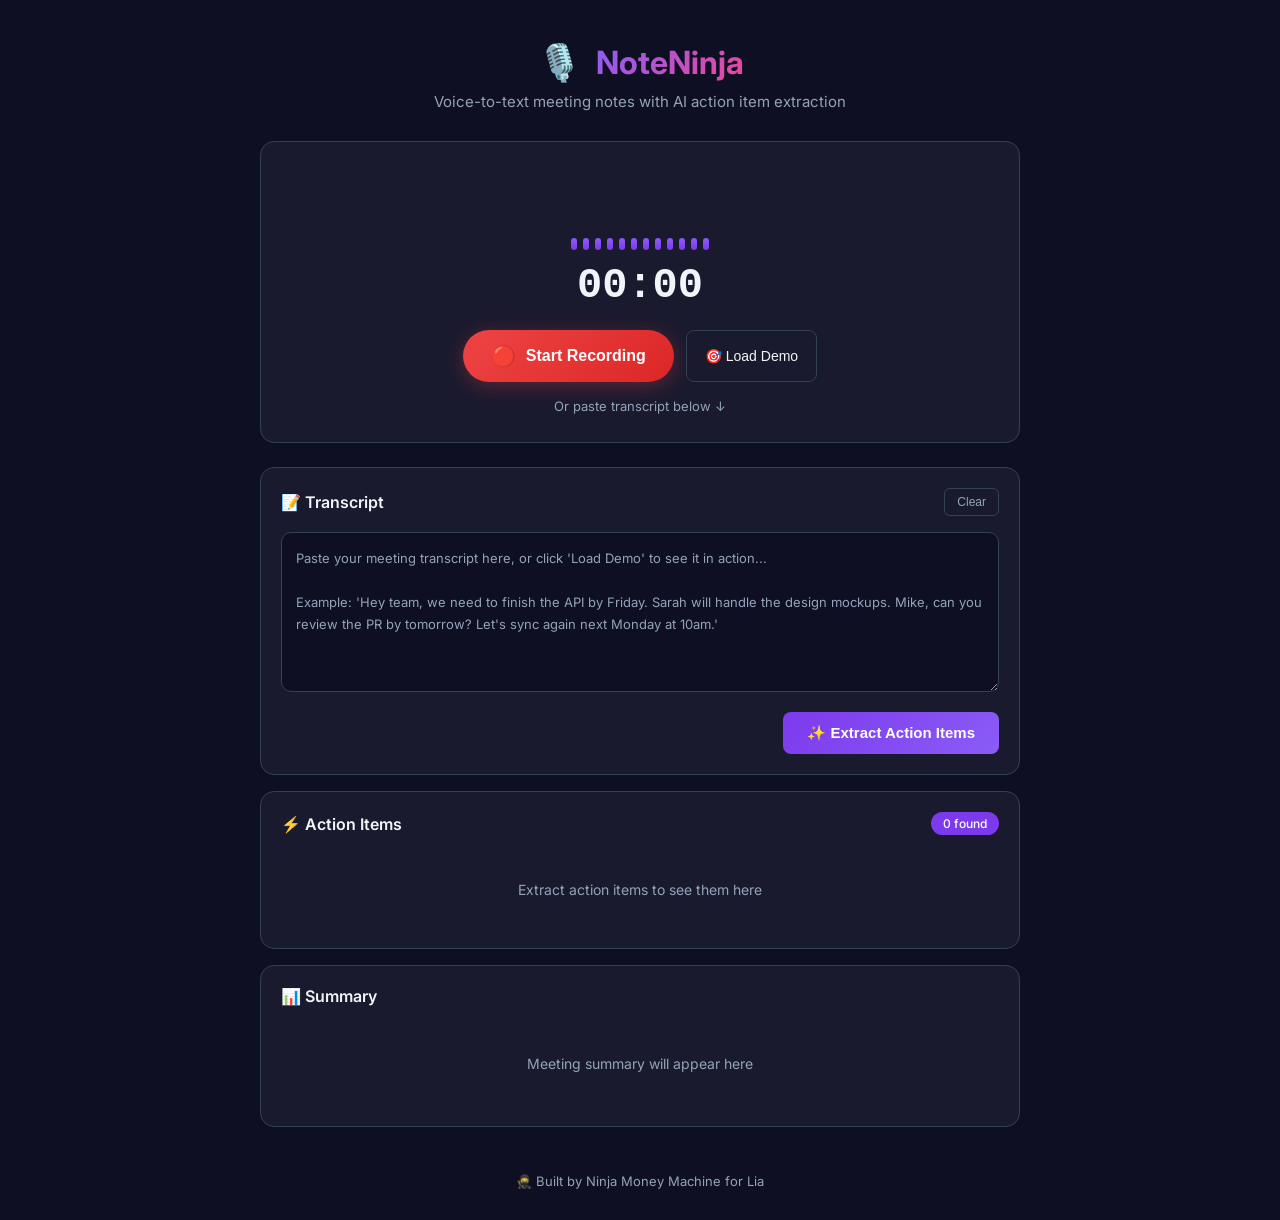
==== app.html @ 6de47140 "Initial: NoteNinja AI meeting notes" ====
<!DOCTYPE html>
<html lang="en">
<head>
  <meta charset="UTF-8">
  <meta name="viewport" content="width=device-width, initial-scale=1.0">
  <title>NoteNinja — Voice-to-Text Meeting Notes</title>
  <link rel="stylesheet" href="styles.css">
  <link href="https://fonts.googleapis.com/css2?family=Inter:wght@400;500;600;700&display=swap" rel="stylesheet">
</head>
<body>
  <div class="app">
    <header class="header">
      <div class="brand">
        <div class="logo">🎙️</div>
        <h1>NoteNinja</h1>
      </div>
      <p class="tagline">Voice-to-text meeting notes with AI action item extraction</p>
    </header>

    <main class="main">
      <!-- Recorder Section -->
      <section class="recorder-section">
        <div class="recorder-card">
          <div class="recorder-visual">
            <div class="waveform" id="waveform">
              <div class="bar"></div><div class="bar"></div><div class="bar"></div>
              <div class="bar"></div><div class="bar"></div><div class="bar"></div>
              <div class="bar"></div><div class="bar"></div><div class="bar"></div>
              <div class="bar"></div><div class="bar"></div><div class="bar"></div>
            </div>
            <div class="timer" id="timer">00:00</div>
          </div>
          
          <div class="recorder-controls">
            <button class="btn-record" id="record-btn" onclick="toggleRecording()">
              <span class="record-icon">🔴</span>
              <span id="record-text">Start Recording</span>
            </button>
            <button class="btn-ghost" id="demo-btn" onclick="loadDemo()">
              🎯 Load Demo
            </button>
          </div>
          
          <p class="recorder-hint">Or paste transcript below ↓</p>
        </div>
      </section>

      <!-- Input Section -->
      <section class="input-section">
        <div class="panel">
          <div class="panel-header">
            <h3>📝 Transcript</h3>
            <button class="btn-small" onclick="clearTranscript()">Clear</button>
          </div>
          <textarea id="transcript" placeholder="Paste your meeting transcript here, or click 'Load Demo' to see it in action...

Example: 'Hey team, we need to finish the API by Friday. Sarah will handle the design mockups. Mike, can you review the PR by tomorrow? Let's sync again next Monday at 10am.'"></textarea>
          <div class="panel-actions">
            <button class="btn-primary" onclick="extractActions()">
              ✨ Extract Action Items
            </button>
          </div>
        </div>
      </section>

      <!-- Results Section -->
      <section class="results-section" id="results-section">
        <div class="panel">
          <div class="panel-header">
            <h3>⚡ Action Items</h3>
            <span class="badge" id="action-count">0 found</span>
          </div>
          <div id="action-list" class="action-list">
            <div class="empty-state">Extract action items to see them here</div>
          </div>
        </div>

        <div class="panel">
          <div class="panel-header">
            <h3>📊 Summary</h3>
          </div>
          <div id="summary-content" class="summary-content">
            <div class="empty-state">Meeting summary will appear here</div>
          </div>
        </div>
      </section>

      <!-- Export Section -->
      <section class="export-section" id="export-section" style="display:none;">
        <div class="panel">
          <div class="panel-header">
            <h3>📤 Export</h3>
          </div>
          <div class="export-buttons">
            <button class="btn-ghost" onclick="exportMarkdown()">📝 Markdown</button>
            <button class="btn-ghost" onclick="exportJSON()">📋 JSON</button>
            <button class="btn-ghost" onclick="copyToClipboard()">📋 Copy Text</button>
          </div>
        </div>
      </section>
    </main>

    <footer class="footer">
      <p>🥷 Built by Ninja Money Machine for Lia</p>
    </footer>
  </div>

  <script src="app.js"></script>
</body>
</html>
---- styles.css ----
/* NoteNinja — Voice-to-Text Meeting Notes */

:root {
  --primary: #7c3aed;
  --primary-light: #8b5cf6;
  --success: #10b981;
  --warning: #f59e0b;
  --bg: #0f0f23;
  --surface: #1a1a2e;
  --surface-hover: #252540;
  --text: #f1f5f9;
  --text-secondary: #94a3b8;
  --border: #334155;
  --radius: 14px;
  --shadow: 0 4px 20px rgba(0,0,0,0.4);
}

* { margin: 0; padding: 0; box-sizing: border-box; }

body {
  font-family: 'Inter', -apple-system, sans-serif;
  background: var(--bg);
  color: var(--text);
  min-height: 100vh;
}

.app {
  max-width: 800px;
  margin: 0 auto;
  padding: 0 20px;
}

/* ─── Header ─── */
.header {
  text-align: center;
  padding: 40px 0 30px;
}

.brand {
  display: flex;
  align-items: center;
  justify-content: center;
  gap: 14px;
  margin-bottom: 8px;
}

.logo {
  font-size: 36px;
}

.brand h1 {
  font-size: 32px;
  font-weight: 700;
  background: linear-gradient(135deg, var(--primary-light), #ec4899);
  -webkit-background-clip: text;
  -webkit-text-fill-color: transparent;
  background-clip: text;
}

.tagline {
  color: var(--text-secondary);
  font-size: 15px;
}

/* ─── Recorder ─── */
.recorder-section {
  margin-bottom: 24px;
}

.recorder-card {
  background: var(--surface);
  border-radius: var(--radius);
  padding: 28px;
  border: 1px solid var(--border);
  text-align: center;
}

.recorder-visual {
  margin-bottom: 20px;
}

.waveform {
  display: flex;
  align-items: flex-end;
  justify-content: center;
  gap: 6px;
  height: 80px;
  margin-bottom: 12px;
}

.waveform .bar {
  width: 6px;
  background: linear-gradient(to top, var(--primary), var(--primary-light));
  border-radius: 3px;
  transition: height 0.2s;
  height: 12px;
}

.waveform.recording .bar {
  animation: wave 0.6s ease-in-out infinite alternate;
}

.waveform.recording .bar:nth-child(2) { animation-delay: 0.1s; }
.waveform.recording .bar:nth-child(3) { animation-delay: 0.2s; }
.waveform.recording .bar:nth-child(4) { animation-delay: 0.05s; }
.waveform.recording .bar:nth-child(5) { animation-delay: 0.15s; }
.waveform.recording .bar:nth-child(6) { animation-delay: 0.25s; }
.waveform.recording .bar:nth-child(7) { animation-delay: 0.08s; }
.waveform.recording .bar:nth-child(8) { animation-delay: 0.18s; }
.waveform.recording .bar:nth-child(9) { animation-delay: 0.28s; }
.waveform.recording .bar:nth-child(10) { animation-delay: 0.12s; }
.waveform.recording .bar:nth-child(11) { animation-delay: 0.22s; }
.waveform.recording .bar:nth-child(12) { animation-delay: 0.32s; }

@keyframes wave {
  from { height: 12px; }
  to { height: 72px; }
}

.timer {
  font-size: 42px;
  font-weight: 700;
  font-variant-numeric: tabular-nums;
  color: var(--text);
  font-family: 'SF Mono', monospace;
}

.recorder-controls {
  display: flex;
  gap: 12px;
  justify-content: center;
  margin-bottom: 16px;
}

.btn-record {
  display: flex;
  align-items: center;
  gap: 10px;
  padding: 14px 28px;
  border-radius: 50px;
  background: linear-gradient(135deg, #ef4444, #dc2626);
  color: white;
  border: none;
  font-size: 16px;
  font-weight: 600;
  cursor: pointer;
  transition: all 0.3s;
  box-shadow: 0 4px 20px rgba(239,68,68,0.3);
}

.btn-record:hover {
  transform: translateY(-2px);
  box-shadow: 0 6px 28px rgba(239,68,68,0.4);
}

.btn-record.recording {
  background: linear-gradient(135deg, var(--primary), var(--primary-light));
  box-shadow: 0 4px 20px rgba(124,58,237,0.3);
}

.record-icon {
  font-size: 20px;
}

.recorder-hint {
  color: var(--text-secondary);
  font-size: 13px;
}

/* ─── Buttons ─── */
.btn-ghost {
  padding: 10px 18px;
  border-radius: 8px;
  border: 1px solid var(--border);
  background: transparent;
  color: var(--text);
  cursor: pointer;
  font-size: 14px;
  transition: all 0.2s;
}

.btn-ghost:hover {
  background: var(--surface-hover);
}

.btn-primary {
  padding: 12px 24px;
  border-radius: 8px;
  background: linear-gradient(135deg, var(--primary), var(--primary-light));
  color: white;
  border: none;
  font-size: 15px;
  font-weight: 600;
  cursor: pointer;
  transition: all 0.2s;
}

.btn-primary:hover {
  transform: translateY(-1px);
  box-shadow: 0 4px 16px rgba(124,58,237,0.3);
}

.btn-small {
  padding: 6px 12px;
  border-radius: 6px;
  border: 1px solid var(--border);
  background: transparent;
  color: var(--text-secondary);
  cursor: pointer;
  font-size: 12px;
}

.btn-small:hover {
  background: var(--surface-hover);
  color: var(--text);
}

/* ─── Panels ─── */
.panel {
  background: var(--surface);
  border-radius: var(--radius);
  padding: 20px;
  border: 1px solid var(--border);
  margin-bottom: 16px;
}

.panel-header {
  display: flex;
  justify-content: space-between;
  align-items: center;
  margin-bottom: 16px;
}

.panel-header h3 {
  font-size: 16px;
  font-weight: 600;
}

.panel-actions {
  display: flex;
  justify-content: flex-end;
  margin-top: 16px;
}

.badge {
  padding: 4px 12px;
  border-radius: 12px;
  background: var(--primary);
  color: white;
  font-size: 12px;
  font-weight: 500;
}

/* ─── Textarea ─── */
textarea {
  width: 100%;
  min-height: 160px;
  padding: 14px;
  border: 1px solid var(--border);
  border-radius: 10px;
  background: var(--bg);
  color: var(--text);
  font-family: inherit;
  font-size: 14px;
  line-height: 1.7;
  resize: vertical;
}

textarea:focus {
  outline: none;
  border-color: var(--primary);
  box-shadow: 0 0 0 3px rgba(124,58,237,0.1);
}

textarea::placeholder {
  color: var(--text-secondary);
  font-size: 13px;
}

/* ─── Action Items ─── */
.action-list {
  display: flex;
  flex-direction: column;
  gap: 10px;
}

.action-item {
  display: flex;
  align-items: flex-start;
  gap: 12px;
  padding: 14px;
  background: var(--bg);
  border-radius: 10px;
  border-left: 3px solid var(--warning);
  transition: all 0.2s;
}

.action-item:hover {
  background: var(--surface-hover);
}

.action-checkbox {
  width: 20px;
  height: 20px;
  border-radius: 6px;
  border: 2px solid var(--border);
  cursor: pointer;
  flex-shrink: 0;
  margin-top: 2px;
}

.action-checkbox:hover {
  border-color: var(--primary);
}

.action-checkbox.checked {
  background: var(--success);
  border-color: var(--success);
}

.action-text {
  flex: 1;
  font-size: 14px;
  line-height: 1.5;
}

.action-text.done {
  text-decoration: line-through;
  color: var(--text-secondary);
}

.action-assignee {
  font-size: 12px;
  color: var(--primary-light);
  margin-top: 4px;
}

.action-deadline {
  font-size: 11px;
  color: var(--warning);
  margin-top: 2px;
}

/* ─── Summary ─── */
.summary-content {
  font-size: 14px;
  line-height: 1.7;
  color: var(--text-secondary);
}

.summary-content p {
  margin-bottom: 12px;
}

.summary-content strong {
  color: var(--text);
}

/* ─── Export ─── */
.export-buttons {
  display: flex;
  gap: 10px;
  flex-wrap: wrap;
}

/* ─── Empty State ─── */
.empty-state {
  text-align: center;
  color: var(--text-secondary);
  padding: 30px;
  font-size: 14px;
}

/* ─── Footer ─── */
.footer {
  text-align: center;
  padding: 30px 0;
  color: var(--text-secondary);
  font-size: 13px;
}

/* ─── Responsive ─── */
@media (max-width: 600px) {
  .brand h1 { font-size: 24px; }
  .recorder-controls { flex-direction: column; }
  .btn-record { width: 100%; justify-content: center; }
  .export-buttons { flex-direction: column; }
  .export-buttons button { width: 100%; }
}
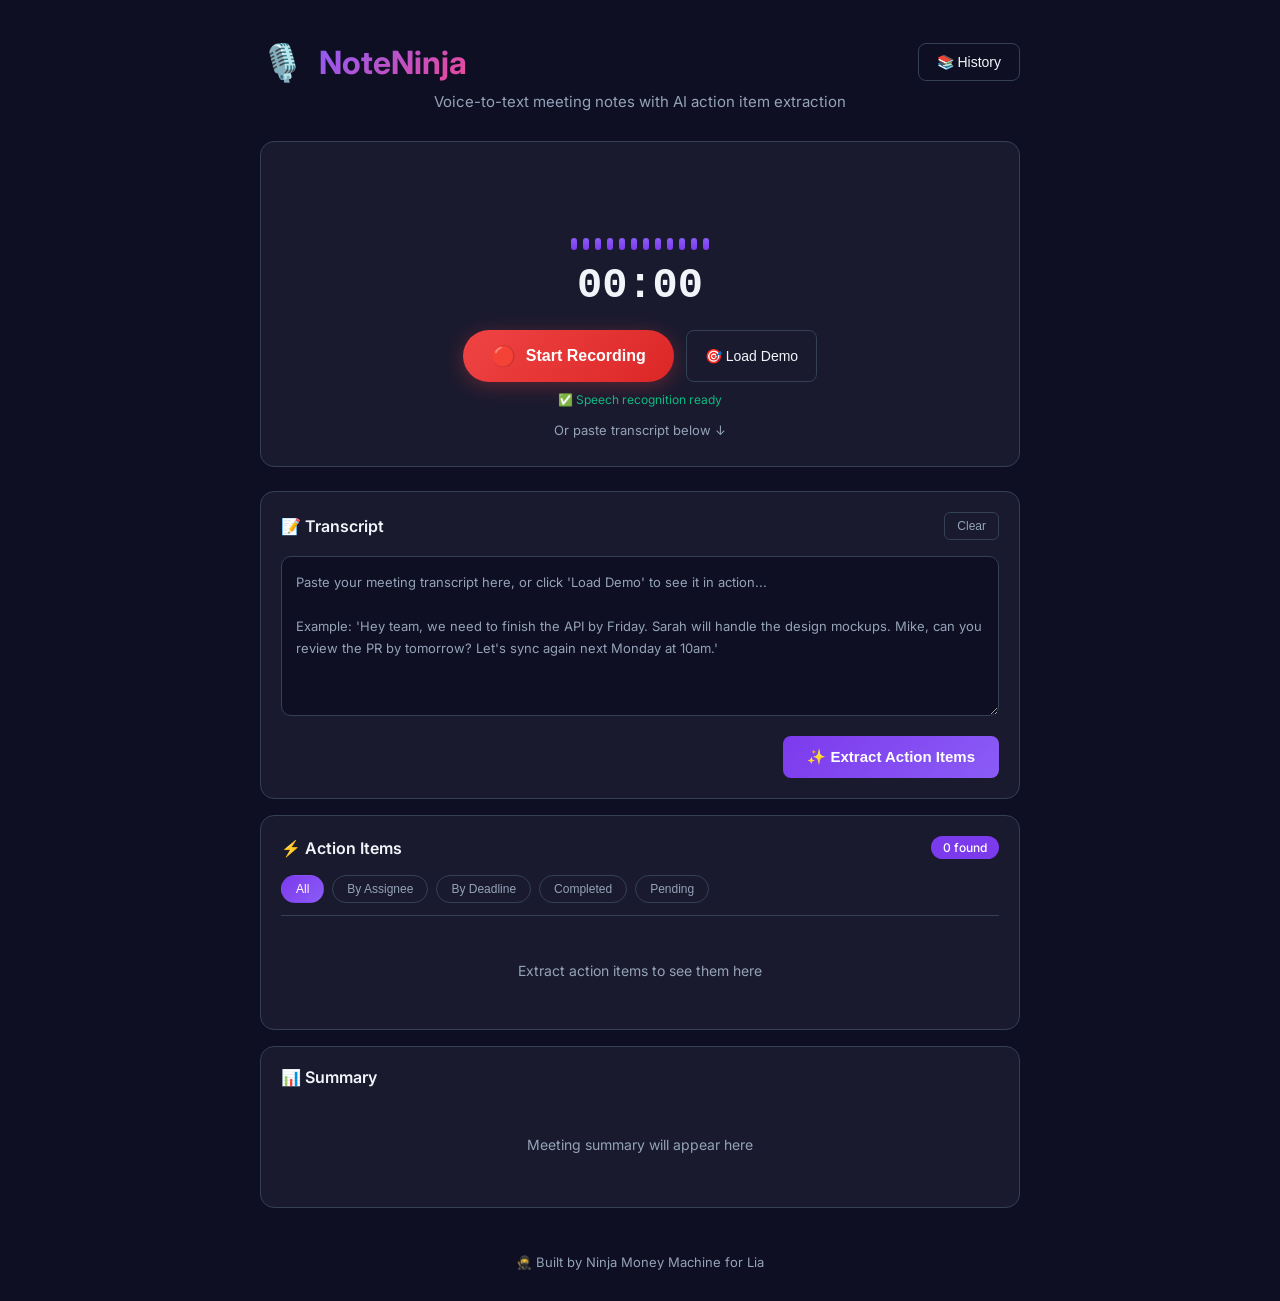
==== commit 18bb14f0: "feat: real speech API, meeting history, confidence scores, filters, email share" ====
--- a/app.html
+++ b/app.html
@@ -10,9 +10,22 @@
 <body>
   <div class="app">
     <header class="header">
-      <div class="brand">
-        <div class="logo">🎙️</div>
-        <h1>NoteNinja</h1>
+      <div class="header-top">
+        <div class="brand">
+          <div class="logo">🎙️</div>
+          <h1>NoteNinja</h1>
+        </div>
+        <div class="header-actions">
+          <div class="history-dropdown-wrapper">
+            <button class="btn-ghost" onclick="toggleHistoryDropdown()">📚 History</button>
+            <div class="history-dropdown" id="history-dropdown">
+              <div class="history-header">Recent Meetings</div>
+              <div id="history-list">
+                <div class="history-empty">No saved meetings yet</div>
+              </div>
+            </div>
+          </div>
+        </div>
       </div>
       <p class="tagline">Voice-to-text meeting notes with AI action item extraction</p>
     </header>
@@ -41,6 +54,7 @@
             </button>
           </div>
           
+          <div id="speech-status" class="speech-status"></div>
           <p class="recorder-hint">Or paste transcript below ↓</p>
         </div>
       </section>
@@ -52,9 +66,7 @@
             <h3>📝 Transcript</h3>
             <button class="btn-small" onclick="clearTranscript()">Clear</button>
           </div>
-          <textarea id="transcript" placeholder="Paste your meeting transcript here, or click 'Load Demo' to see it in action...
-
-Example: 'Hey team, we need to finish the API by Friday. Sarah will handle the design mockups. Mike, can you review the PR by tomorrow? Let's sync again next Monday at 10am.'"></textarea>
+          <textarea id="transcript" placeholder="Paste your meeting transcript here, or click 'Load Demo' to see it in action...&#10;&#10;Example: 'Hey team, we need to finish the API by Friday. Sarah will handle the design mockups. Mike, can you review the PR by tomorrow? Let's sync again next Monday at 10am.'"></textarea>
           <div class="panel-actions">
             <button class="btn-primary" onclick="extractActions()">
               ✨ Extract Action Items
@@ -69,6 +81,13 @@
           <div class="panel-header">
             <h3>⚡ Action Items</h3>
             <span class="badge" id="action-count">0 found</span>
+          </div>
+          <div class="filter-bar" id="filter-bar">
+            <button class="filter-btn active" data-filter="all" onclick="setActionFilter('all')">All</button>
+            <button class="filter-btn" data-filter="assignee" onclick="setActionFilter('assignee')">By Assignee</button>
+            <button class="filter-btn" data-filter="deadline" onclick="setActionFilter('deadline')">By Deadline</button>
+            <button class="filter-btn" data-filter="completed" onclick="setActionFilter('completed')">Completed</button>
+            <button class="filter-btn" data-filter="pending" onclick="setActionFilter('pending')">Pending</button>
           </div>
           <div id="action-list" class="action-list">
             <div class="empty-state">Extract action items to see them here</div>
@@ -95,6 +114,7 @@
             <button class="btn-ghost" onclick="exportMarkdown()">📝 Markdown</button>
             <button class="btn-ghost" onclick="exportJSON()">📋 JSON</button>
             <button class="btn-ghost" onclick="copyToClipboard()">📋 Copy Text</button>
+            <button class="btn-ghost" onclick="shareEmail()">📧 Share Email</button>
           </div>
         </div>
       </section>
@@ -107,4 +127,4 @@
 
   <script src="app.js"></script>
 </body>
-</html>+</html>
--- a/styles.css
+++ b/styles.css
@@ -36,12 +36,22 @@
   padding: 40px 0 30px;
 }
 
+.header-top {
+  display: flex;
+  align-items: center;
+  justify-content: space-between;
+  margin-bottom: 8px;
+}
+
+.header-actions {
+  position: relative;
+}
+
 .brand {
   display: flex;
   align-items: center;
   justify-content: center;
   gap: 14px;
-  margin-bottom: 8px;
 }
 
 .logo {
@@ -129,7 +139,7 @@
   display: flex;
   gap: 12px;
   justify-content: center;
-  margin-bottom: 16px;
+  margin-bottom: 10px;
 }
 
 .btn-record {
@@ -162,6 +172,21 @@
   font-size: 20px;
 }
 
+.speech-status {
+  font-size: 12px;
+  color: var(--text-secondary);
+  margin-bottom: 12px;
+  min-height: 18px;
+}
+
+.speech-status.supported {
+  color: var(--success);
+}
+
+.speech-status.unsupported {
+  color: var(--warning);
+}
+
 .recorder-hint {
   color: var(--text-secondary);
   font-size: 13px;
@@ -277,6 +302,39 @@
   font-size: 13px;
 }
 
+/* ─── Filter Bar ─── */
+.filter-bar {
+  display: flex;
+  gap: 8px;
+  flex-wrap: wrap;
+  margin-bottom: 16px;
+  padding-bottom: 12px;
+  border-bottom: 1px solid var(--border);
+}
+
+.filter-btn {
+  padding: 6px 14px;
+  border-radius: 20px;
+  border: 1px solid var(--border);
+  background: transparent;
+  color: var(--text-secondary);
+  font-size: 12px;
+  font-weight: 500;
+  cursor: pointer;
+  transition: all 0.2s;
+}
+
+.filter-btn:hover {
+  background: var(--surface-hover);
+  color: var(--text);
+}
+
+.filter-btn.active {
+  background: linear-gradient(135deg, var(--primary), var(--primary-light));
+  color: white;
+  border-color: transparent;
+}
+
 /* ─── Action Items ─── */
 .action-list {
   display: flex;
@@ -329,6 +387,43 @@
   color: var(--text-secondary);
 }
 
+.action-row {
+  display: flex;
+  align-items: flex-start;
+  justify-content: space-between;
+  gap: 10px;
+}
+
+.confidence-badge {
+  display: inline-block;
+  padding: 2px 8px;
+  border-radius: 12px;
+  font-size: 10px;
+  font-weight: 700;
+  text-transform: uppercase;
+  letter-spacing: 0.5px;
+  flex-shrink: 0;
+  margin-top: 2px;
+}
+
+.confidence-high {
+  background: rgba(16, 185, 129, 0.15);
+  color: #34d399;
+  border: 1px solid rgba(16, 185, 129, 0.3);
+}
+
+.confidence-medium {
+  background: rgba(245, 158, 11, 0.15);
+  color: #fbbf24;
+  border: 1px solid rgba(245, 158, 11, 0.3);
+}
+
+.confidence-low {
+  background: rgba(239, 68, 68, 0.15);
+  color: #f87171;
+  border: 1px solid rgba(239, 68, 68, 0.3);
+}
+
 .action-assignee {
   font-size: 12px;
   color: var(--primary-light);
@@ -361,6 +456,74 @@
   display: flex;
   gap: 10px;
   flex-wrap: wrap;
+}
+
+/* ─── History Dropdown ─── */
+.history-dropdown-wrapper {
+  position: relative;
+}
+
+.history-dropdown {
+  position: absolute;
+  top: calc(100% + 8px);
+  right: 0;
+  width: 280px;
+  max-height: 320px;
+  overflow-y: auto;
+  background: var(--surface);
+  border: 1px solid var(--border);
+  border-radius: 12px;
+  box-shadow: var(--shadow);
+  z-index: 100;
+  display: none;
+  padding: 8px 0;
+}
+
+.history-dropdown.open {
+  display: block;
+}
+
+.history-header {
+  padding: 8px 16px;
+  font-size: 12px;
+  font-weight: 600;
+  color: var(--text-secondary);
+  text-transform: uppercase;
+  letter-spacing: 0.5px;
+  border-bottom: 1px solid var(--border);
+  margin-bottom: 4px;
+}
+
+.history-item {
+  padding: 10px 16px;
+  cursor: pointer;
+  transition: background 0.2s;
+}
+
+.history-item:hover {
+  background: var(--surface-hover);
+}
+
+.history-title {
+  font-size: 13px;
+  font-weight: 500;
+  color: var(--text);
+  white-space: nowrap;
+  overflow: hidden;
+  text-overflow: ellipsis;
+}
+
+.history-meta {
+  font-size: 11px;
+  color: var(--text-secondary);
+  margin-top: 2px;
+}
+
+.history-empty {
+  padding: 16px;
+  text-align: center;
+  font-size: 13px;
+  color: var(--text-secondary);
 }
 
 /* ─── Empty State ─── */
@@ -386,4 +549,6 @@
   .btn-record { width: 100%; justify-content: center; }
   .export-buttons { flex-direction: column; }
   .export-buttons button { width: 100%; }
-}
+  .history-dropdown { right: -40px; width: 260px; }
+  .header-top { flex-direction: column; gap: 12px; }
+}
